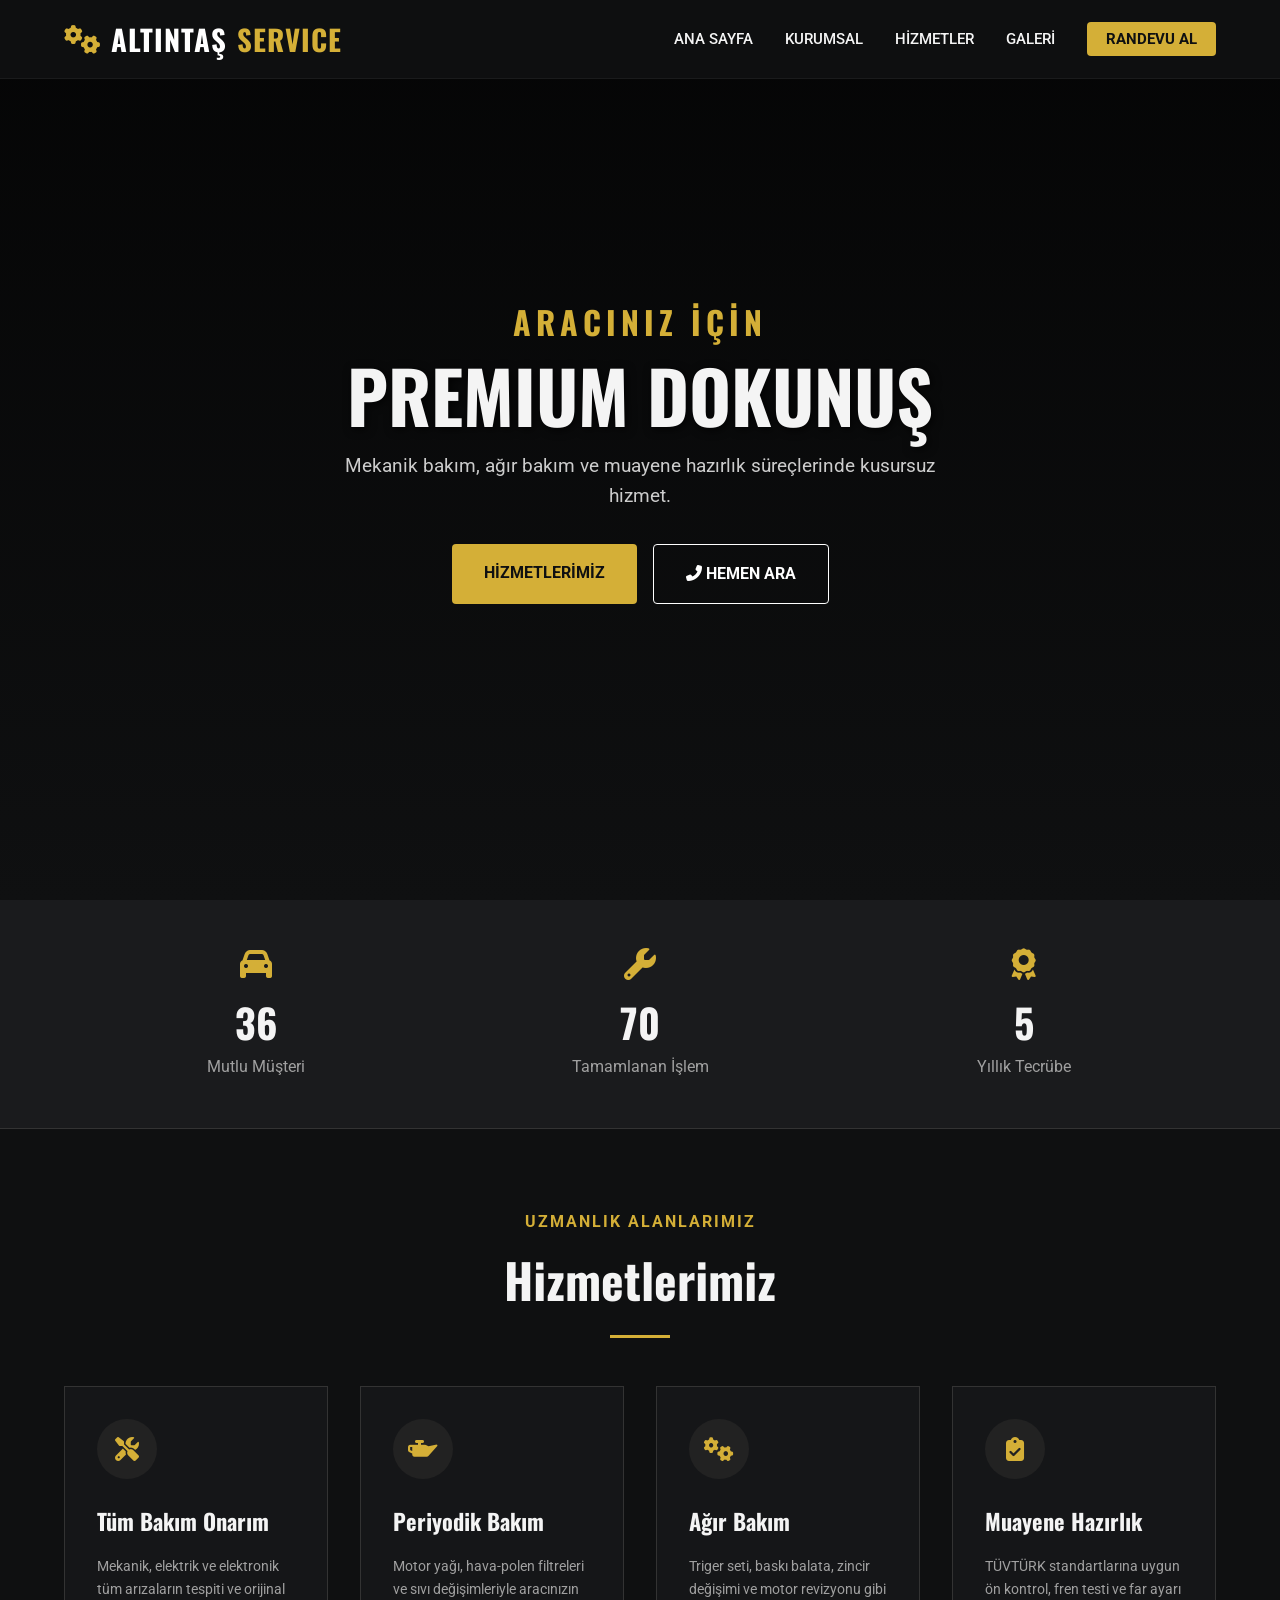
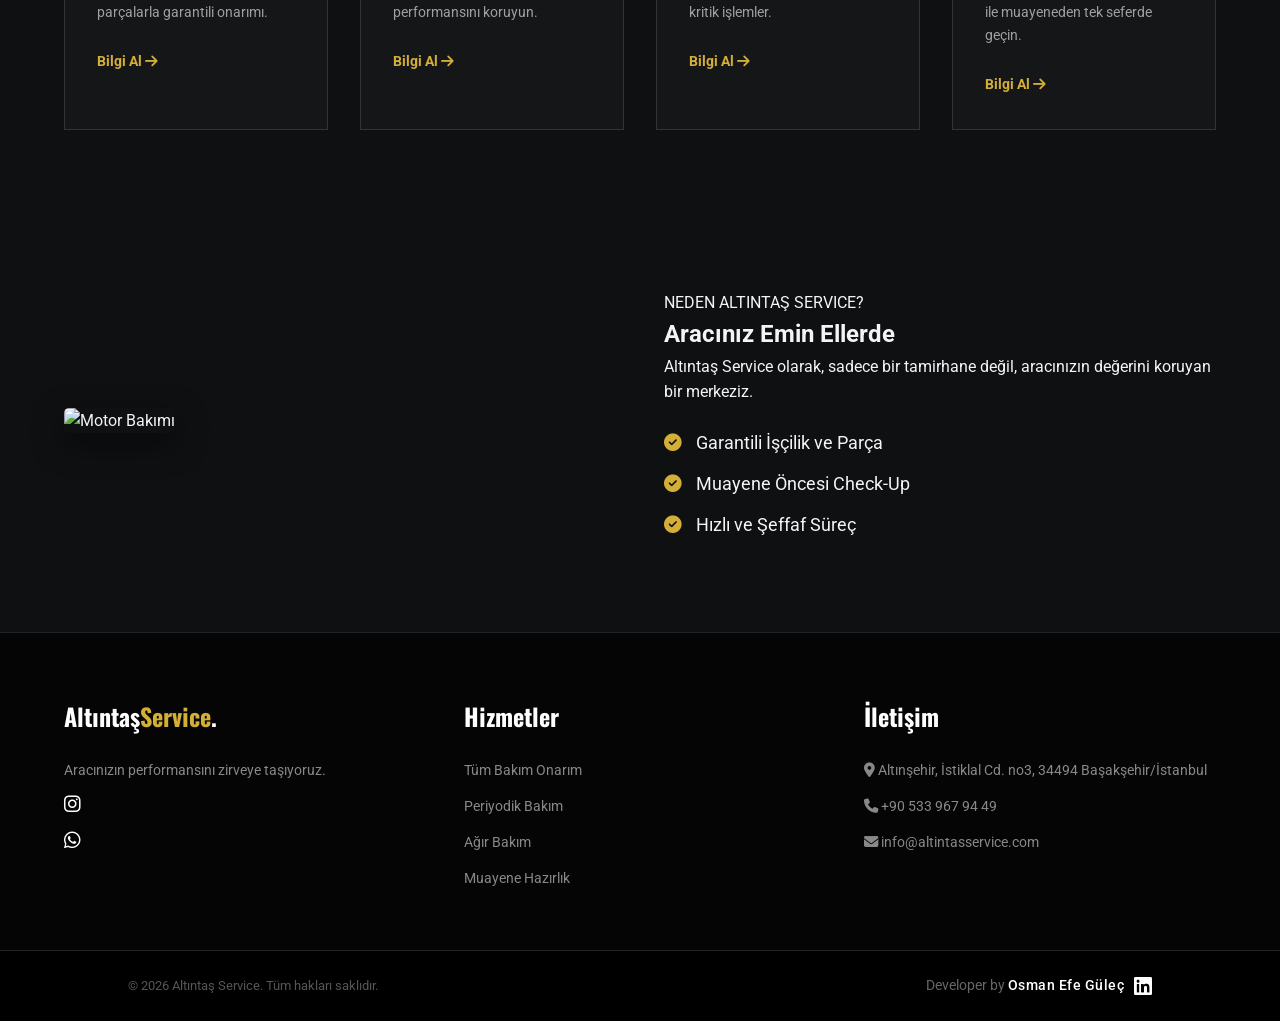
==== index.html @ 6cd67af7 "ilk yükleme" ====
<!DOCTYPE html>
<html lang="tr">
<head>
    <meta charset="UTF-8">
    <meta name="viewport" content="width=device-width, initial-scale=1.0">
    <title>Altıntaş Service | Premium Oto Bakım</title>
    <link rel="preconnect" href="https://fonts.googleapis.com">
    <link rel="preconnect" href="https://fonts.gstatic.com" crossorigin>
    <link href="https://fonts.googleapis.com/css2?family=Oswald:wght@300;500;700&family=Roboto:wght@300;400;700&display=swap" rel="stylesheet">
    <link rel="stylesheet" href="https://cdnjs.cloudflare.com/ajax/libs/font-awesome/6.4.0/css/all.min.css">
    
    <link rel="stylesheet" href="style.css">
</head>
<body>

    <nav class="navbar">
        <div class="container nav-container">
            <a href="#" class="logo">
                <i class="fas fa-cogs gold-icon"></i> ALTINTAŞ<span class="gold-text">SERVICE</span>
            </a>
            <ul class="nav-links">
                <li><a href="#home">Ana Sayfa</a></li>
                <li><a href="#about">Kurumsal</a></li>
                <li><a href="#services">Hizmetler</a></li>
                <li><a href="#gallery">Galeri</a></li>
                <li><a href="#contact" class="btn-appointment">Randevu Al</a></li>
            </ul>
            <div class="hamburger">
                <span class="bar"></span>
                <span class="bar"></span>
                <span class="bar"></span>
            </div>
        </div>
    </nav>

    <section id="home" class="hero">
        <div class="overlay"></div>
        <div class="hero-content">
            <h2 class="animate-up">Aracınız İçin</h2>
            <h1 class="animate-up delay-1">PREMIUM DOKUNUŞ</h1>
            <p class="animate-up delay-2">Mekanik bakım, ağır bakım ve muayene hazırlık süreçlerinde kusursuz hizmet.</p>
            <div class="hero-btns animate-up delay-3">
                <a href="#services" class="btn-gold">Hizmetlerimiz</a>
                <a href="tel:+90 533 967 94 49" class="btn-transparent"><i class="fas fa-phone-alt"></i> Hemen Ara</a>
            </div>
        </div>
    </section>

    <section class="stats">
        <div class="container stat-grid">
            <div class="stat-item">
                <i class="fas fa-car"></i>
                <h3 class="counter" data-target="100">0</h3>
                <p>Mutlu Müşteri</p>
            </div>
            <div class="stat-item">
                <i class="fas fa-wrench"></i>
                <h3 class="counter" data-target="350">0</h3>
                <p>Tamamlanan İşlem</p>
            </div>
            <div class="stat-item">
                <i class="fas fa-award"></i>
                <h3 class="counter" data-target="5">0</h3>
                <p>Yıllık Tecrübe</p>
            </div>
        </div>
    </section>

    <section id="services" class="section dark-section">
        <div class="container">
            <div class="section-header">
                <span class="sub-title">UZMANLIK ALANLARIMIZ</span>
                <h2>Hizmetlerimiz</h2>
                <div class="line"></div>
            </div>
            
            <div class="services-grid">
                <div class="service-card reveal">
                    <div class="icon-box">
                        <i class="fas fa-tools"></i>
                    </div>
                    <h3>Tüm Bakım Onarım</h3>
                    <p>Mekanik, elektrik ve elektronik tüm arızaların tespiti ve orijinal parçalarla garantili onarımı.</p>
                    <a href="#contact" class="read-more">Bilgi Al <i class="fas fa-arrow-right"></i></a>
                </div>

                <div class="service-card reveal delay-1">
                    <div class="icon-box">
                        <i class="fas fa-oil-can"></i>
                    </div>
                    <h3>Periyodik Bakım</h3>
                    <p>Motor yağı, hava-polen filtreleri ve sıvı değişimleriyle aracınızın performansını koruyun.</p>
                    <a href="#contact" class="read-more">Bilgi Al <i class="fas fa-arrow-right"></i></a>
                </div>

                <div class="service-card reveal delay-2">
                    <div class="icon-box">
                        <i class="fas fa-cogs"></i>
                    </div>
                    <h3>Ağır Bakım</h3>
                    <p>Triger seti, baskı balata, zincir değişimi ve motor revizyonu gibi kritik işlemler.</p>
                    <a href="#contact" class="read-more">Bilgi Al <i class="fas fa-arrow-right"></i></a>
                </div>

                <div class="service-card reveal">
                    <div class="icon-box">
                        <i class="fas fa-clipboard-check"></i>
                    </div>
                    <h3>Muayene Hazırlık</h3>
                    <p>TÜVTÜRK standartlarına uygun ön kontrol, fren testi ve far ayarı ile muayeneden tek seferde geçin.</p>
                    <a href="#contact" class="read-more">Bilgi Al <i class="fas fa-arrow-right"></i></a>
                </div>
            </div>
        </div>
    </section>

    <section id="about" class="section split-section">
        <div class="container split-container">
            <div class="split-image reveal">
                <img src="C:\Users\Lenovo\OneDrive\Desktop\AltıntaşServis\foto.jpeg" alt="Motor Bakımı">
            </div>
            <div class="split-content reveal">
                <span class="sub-title">NEDEN ALTINTAŞ SERVICE?</span>
                <h2>Aracınız Emin Ellerde</h2>
                <p>Altıntaş Service olarak, sadece bir tamirhane değil, aracınızın değerini koruyan bir merkeziz.</p>
                <ul class="features-list">
                    <li><i class="fas fa-check-circle"></i> Garantili İşçilik ve Parça</li>
                    <li><i class="fas fa-check-circle"></i> Muayene Öncesi Check-Up</li>
                    <li><i class="fas fa-check-circle"></i> Hızlı ve Şeffaf Süreç</li>
                </ul>
            </div>
        </div>
    </section>

    <footer id="contact">
        <div class="container footer-content">
            <div class="footer-col">
                <h3>Altıntaş<span class="gold-text">Service</span>.</h3>
                <p>Aracınızın performansını zirveye taşıyoruz.</p>
                <div class="socials">
                    <a href="https://www.instagram.com/altintasservice"><i class="fab fa-instagram"></i></a>
                    <a href="https://wa.me/905339679449"><i class="fab fa-whatsapp"></i></a>
                </div>
            </div>
            <div class="footer-col">
                <h3>Hizmetler</h3>
                <ul>
                    <li><a href="#services">Tüm Bakım Onarım</a></li>
                    <li><a href="#services">Periyodik Bakım</a></li>
                    <li><a href="#services">Ağır Bakım</a></li>
                    <li><a href="#services">Muayene Hazırlık</a></li>
                </ul>
            </div>
            <div class="footer-col">
                <h3>İletişim</h3>
                <p><i class="fas fa-map-marker-alt"></i> Altınşehir, İstiklal Cd. no3, 34494 Başakşehir/İstanbul</p>
                <p><i class="fas fa-phone"></i> +90 533 967 94 49</p>
                <p><i class="fas fa-envelope"></i> info@altintasservice.com</p>
            </div>
        </div>
            <div class="footer-bottom">
        <div class="copyright">
            <p>&copy; <span id="year"></span> Altıntaş Service. Tüm hakları saklıdır.</p>
        </div>
        <div class="developer-signature">
            <p>Developer by <span class="dev-name">Osman Efe Güleç</span></p>
            <a href="https://www.linkedin.com/in/osman-efe-gulec/" target="_blank" class="linkedin-icon">
                <i class="fab fa-linkedin"></i>
            </a>
        </div>
    </div>
    
    <script src="script.js"></script>
</body>
</html>
---- style.css ----
/* --- Değişkenler --- */
:root {
    --gold: #d4af37;
    --gold-hover: #b59226;
    --dark: #0f1011; /* Carbon black */
    --dark-secondary: #1a1b1d;
    --text-light: #f4f4f4;
    --text-grey: #a0a0a0;
    --font-heading: 'Oswald', sans-serif;
    --font-body: 'Roboto', sans-serif;
}

* { margin: 0; padding: 0; box-sizing: border-box; }

body {
    font-family: var(--font-body);
    background-color: var(--dark);
    color: var(--text-light);
    line-height: 1.6;
    overflow-x: hidden;
}

a { text-decoration: none; color: inherit; transition: 0.3s; }
ul { list-style: none; }

/* --- Navbar --- */
.navbar {
    position: fixed;
    top: 0; width: 100%;
    padding: 1rem 0;
    z-index: 1000;
    background: rgba(15, 16, 17, 0.95);
    border-bottom: 1px solid rgba(255,255,255,0.05);
    transition: 0.4s;
}

.nav-container {
    display: flex; justify-content: space-between; align-items: center;
    width: 90%; max-width: 1200px; margin: 0 auto;
}

.logo {
    font-family: var(--font-heading);
    font-size: 1.8rem;
    font-weight: 700;
    letter-spacing: 1px;
    color: #fff;
    display: flex; align-items: center; gap: 10px;
}

.gold-text { color: var(--gold); }
.gold-icon { color: var(--gold); }

.nav-links { display: flex; gap: 2rem; align-items: center; }

.nav-links a {
    font-weight: 500;
    font-size: 0.95rem;
    text-transform: uppercase;
}

.nav-links a:hover { color: var(--gold); }

/* Randevu Butonu (Nav içi) */
.btn-appointment {
    background: var(--gold);
    color: var(--dark) !important;
    padding: 0.5rem 1.2rem;
    border-radius: 4px;
    font-weight: 700 !important;
}

.btn-appointment:hover { background: var(--gold-hover); }

/* Hamburger Menu */
.hamburger { display: none; cursor: pointer; }
.bar { display: block; width: 25px; height: 3px; margin: 5px auto; background-color: #fff; transition: 0.3s; }

/* --- Hero Section --- */
.hero {
    height: 100vh;
    background: url('https://images.unsplash.com/photo-1492144534655-ae79c964c9d7?auto=format&fit=crop&w=1920&q=80') center/cover no-repeat fixed;
    position: relative;
    display: flex;
    align-items: center;
    justify-content: center;
    text-align: center;
}

.overlay {
    position: absolute; top: 0; left: 0;
    width: 100%; height: 100%;
    background: linear-gradient(to bottom, rgba(0,0,0,0.7), rgba(15,16,17,1));
}

.hero-content { position: relative; z-index: 2; padding: 0 1rem; }

.hero h2 {
    font-family: var(--font-heading);
    font-size: 2rem;
    color: var(--gold);
    letter-spacing: 5px;
    text-transform: uppercase;
    margin-bottom: 0.5rem;
}

.hero h1 {
    font-family: var(--font-heading);
    font-size: 4.5rem;
    line-height: 1.1;
    margin-bottom: 1rem;
    text-shadow: 2px 2px 10px rgba(0,0,0,0.8);
}

.hero p {
    font-size: 1.2rem;
    color: #ccc;
    max-width: 600px;
    margin: 0 auto 2rem auto;
}

.hero-btns { display: flex; gap: 1rem; justify-content: center; }

.btn-gold {
    background: var(--gold);
    color: var(--dark);
    padding: 1rem 2rem;
    font-weight: 700;
    text-transform: uppercase;
    border-radius: 4px;
}

.btn-transparent {
    border: 1px solid #fff;
    color: #fff;
    padding: 1rem 2rem;
    font-weight: 700;
    text-transform: uppercase;
    border-radius: 4px;
}

.btn-transparent:hover { background: #fff; color: var(--dark); }

/* --- Stats Section --- */
.stats {
    background: var(--dark-secondary);
    padding: 3rem 0;
    border-bottom: 1px solid #333;
}

.stat-grid {
    display: grid;
    grid-template-columns: repeat(3, 1fr);
    text-align: center;
}

.stat-item i { font-size: 2rem; color: var(--gold); margin-bottom: 10px; }
.stat-item h3 { font-size: 2.5rem; font-family: var(--font-heading); }
.stat-item p { color: var(--text-grey); }

/* --- Services --- */
.section { padding: 5rem 0; }
.container { width: 90%; max-width: 1200px; margin: 0 auto; }

.section-header { text-align: center; margin-bottom: 3rem; }
.section-header .sub-title { color: var(--gold); font-weight: 700; letter-spacing: 2px; }
.section-header h2 { font-family: var(--font-heading); font-size: 3rem; margin-top: 0.5rem; }
.line { width: 60px; height: 3px; background: var(--gold); margin: 1rem auto; }

.services-grid {
    display: grid;
    grid-template-columns: repeat(auto-fit, minmax(250px, 1fr));
    gap: 2rem;
}

.service-card {
    background: #151618;
    padding: 2rem;
    border: 1px solid #333;
    transition: 0.3s;
    position: relative;
    overflow: hidden;
}

.service-card:hover {
    border-color: var(--gold);
    transform: translateY(-5px);
}

.service-card:hover .icon-box { background: var(--gold); color: var(--dark); }

.icon-box {
    width: 60px; height: 60px;
    background: #222;
    color: var(--gold);
    display: flex; align-items: center; justify-content: center;
    border-radius: 50%;
    font-size: 1.5rem;
    margin-bottom: 1.5rem;
    transition: 0.3s;
}

.service-card h3 { font-family: var(--font-heading); margin-bottom: 1rem; font-size: 1.4rem; }
.service-card p { color: var(--text-grey); font-size: 0.9rem; margin-bottom: 1.5rem; }
.read-more { color: var(--gold); font-size: 0.9rem; font-weight: 700; }

/* --- Split Section (About) --- */
.split-container { display: flex; gap: 3rem; align-items: center; }
.split-image { flex: 1; }
.split-image img { width: 100%; border-radius: 5px; box-shadow: 0 10px 30px rgba(0,0,0,0.5); }
.split-content { flex: 1; }

.features-list { margin-top: 1.5rem; }
.features-list li { margin-bottom: 0.8rem; font-size: 1.1rem; }
.features-list i { color: var(--gold); margin-right: 10px; }

/* --- Footer --- */
footer { background: #050505; color: #fff; padding-top: 4rem; border-top: 1px solid #222; }
.footer-content {
    display: grid;
    grid-template-columns: repeat(auto-fit, minmax(250px, 1fr));
    gap: 3rem;
    padding-bottom: 3rem;
}
.footer-col h3 { font-family: var(--font-heading); margin-bottom: 1.5rem; font-size: 1.5rem; }
.footer-col p, .footer-col a { color: #888; font-size: 0.9rem; margin-bottom: 0.8rem; display: block; }
.footer-col a:hover { color: var(--gold); }
.socials i { font-size: 1.2rem; margin-right: 15px; color: #fff; transition: 0.3s; }
.socials i:hover { color: var(--gold); }
.footer-bottom { background: #000; text-align: center; padding: 1.5rem; color: #555; font-size: 0.8rem; }

/* --- Responsive (Mobil) --- */
@media (max-width: 768px) {
    .hamburger { display: block; }

    .nav-links {
        position: fixed;
        right: -100%; top: 70px;
        flex-direction: column;
        background: #111;
        width: 80%; height: 100vh;
        padding-top: 2rem;
        transition: 0.3s;
        border-left: 1px solid #333;
    }

    .nav-links.active { right: 0; }

    .hero h1 { font-size: 2.8rem; }
    .hero h2 { font-size: 1.2rem; }
    
    .split-container { flex-direction: column; }
    .hero-btns { flex-direction: column; }
    .stat-grid { grid-template-columns: 1fr; gap: 2rem; }
}

/* --- Animasyon Sınıfları --- */
.animate-up { opacity: 0; transform: translateY(30px); animation: fadeInUp 0.8s forwards; }
.delay-1 { animation-delay: 0.2s; }
.delay-2 { animation-delay: 0.4s; }
.delay-3 { animation-delay: 0.6s; }

@keyframes fadeInUp { to { opacity: 1; transform: translateY(0); } }

.reveal { opacity: 0; transform: translateY(50px); transition: 1s all ease; }
.reveal.active { opacity: 1; transform: translateY(0); }
/* --- Footer Developer İmzası --- */
.footer-bottom {
    display: flex;
    flex-direction: column;
    align-items: center;
    gap: 10px;
    padding: 1.5rem;
    background: #000;
    border-top: 1px solid #222;
}

.developer-signature {
    display: flex;
    align-items: center;
    gap: 10px;
    font-family: var(--font-body);
    font-size: 0.85rem;
    color: #666;
}

.dev-name {
    color: #fff; /* İsim beyaz olsun, öne çıksın */
    font-weight: 500;
    letter-spacing: 0.5px;
}

.linkedin-icon {
    display: flex;
    align-items: center;
    justify-content: center;
    font-size: 1.3rem;
    color: #fff; /* Başlangıçta beyaz */
    transition: all 0.3s ease;
}

.linkedin-icon:hover {
    color: var(--gold); /* Üzerine gelince Altın rengi olsun */
    transform: scale(1.1); /* Hafif büyüme efekti */
}

/* Mobil uyumluluk için footer düzeni */
@media (min-width: 768px) {
    .footer-bottom {
        flex-direction: row;
        justify-content: space-between; /* Masaüstünde sağa ve sola yasla */
        padding: 1.5rem 10%; /* Kenarlardan boşluk */
    }
}
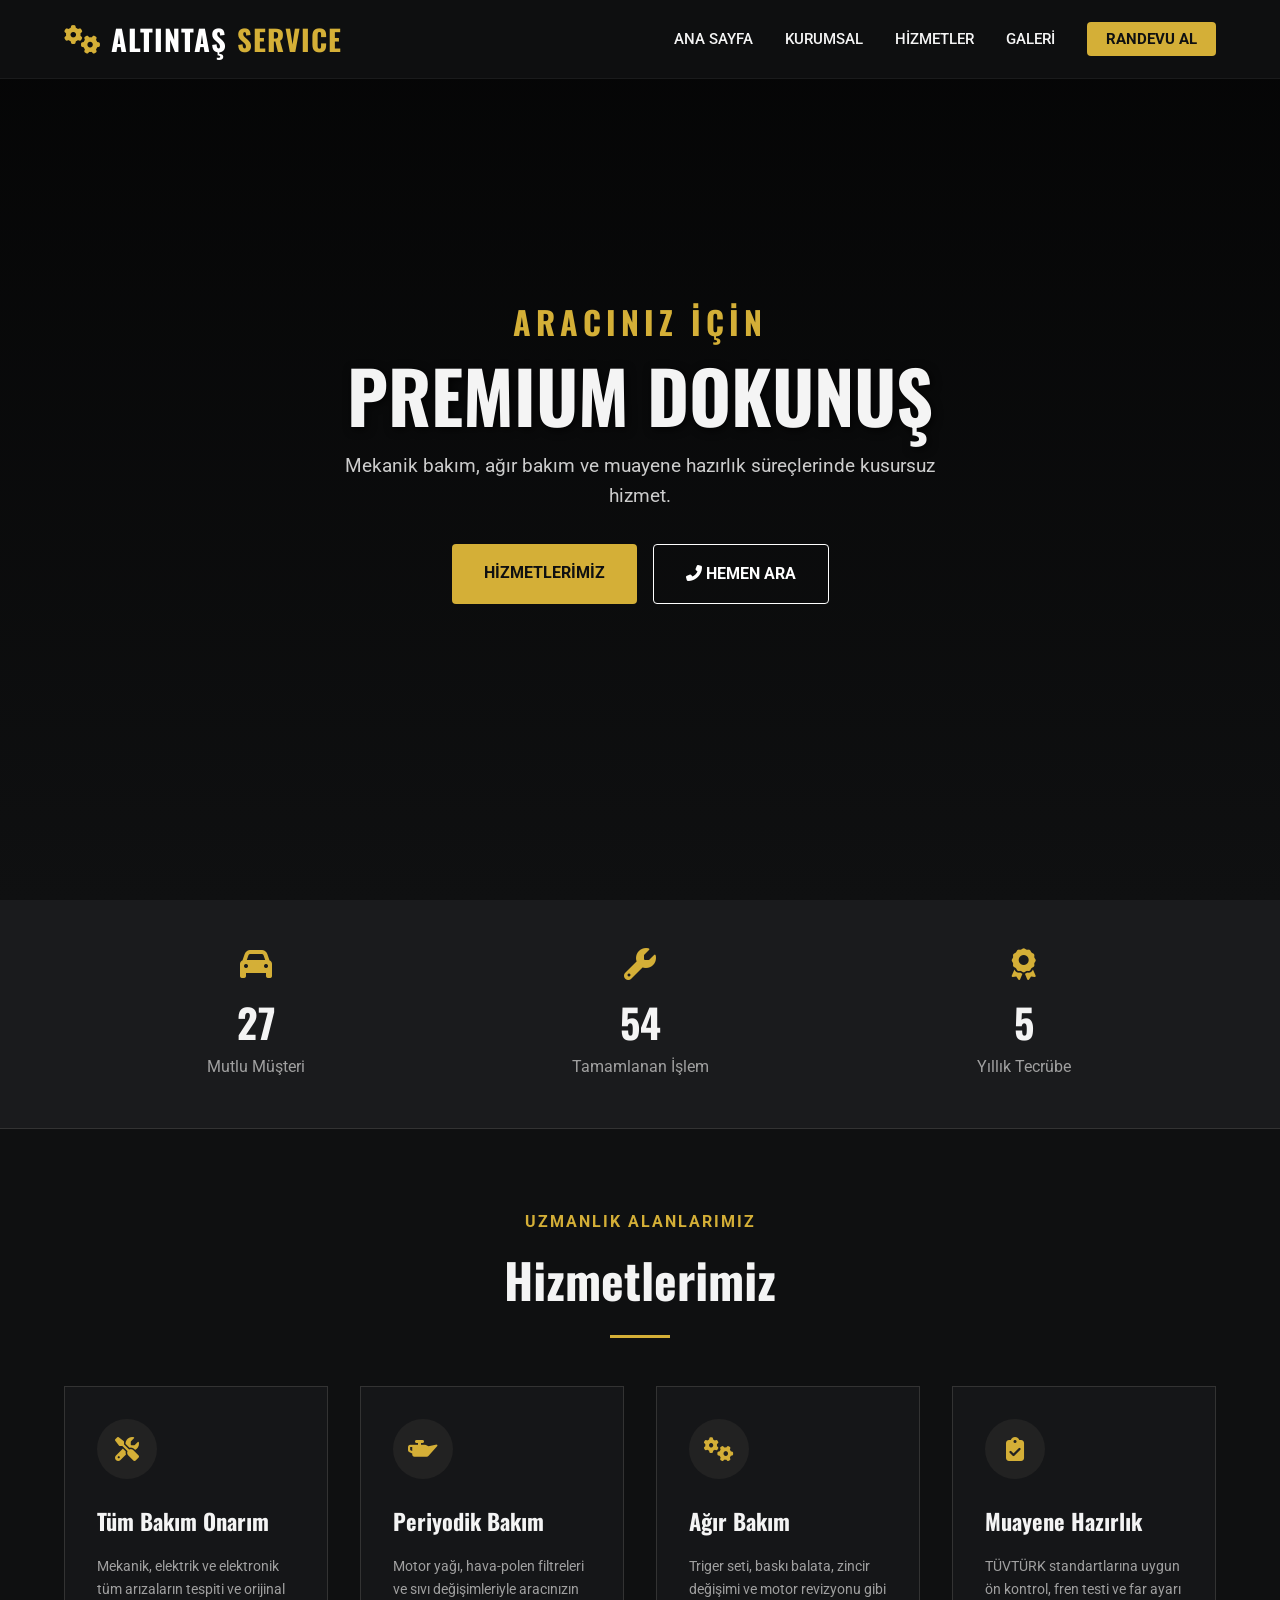
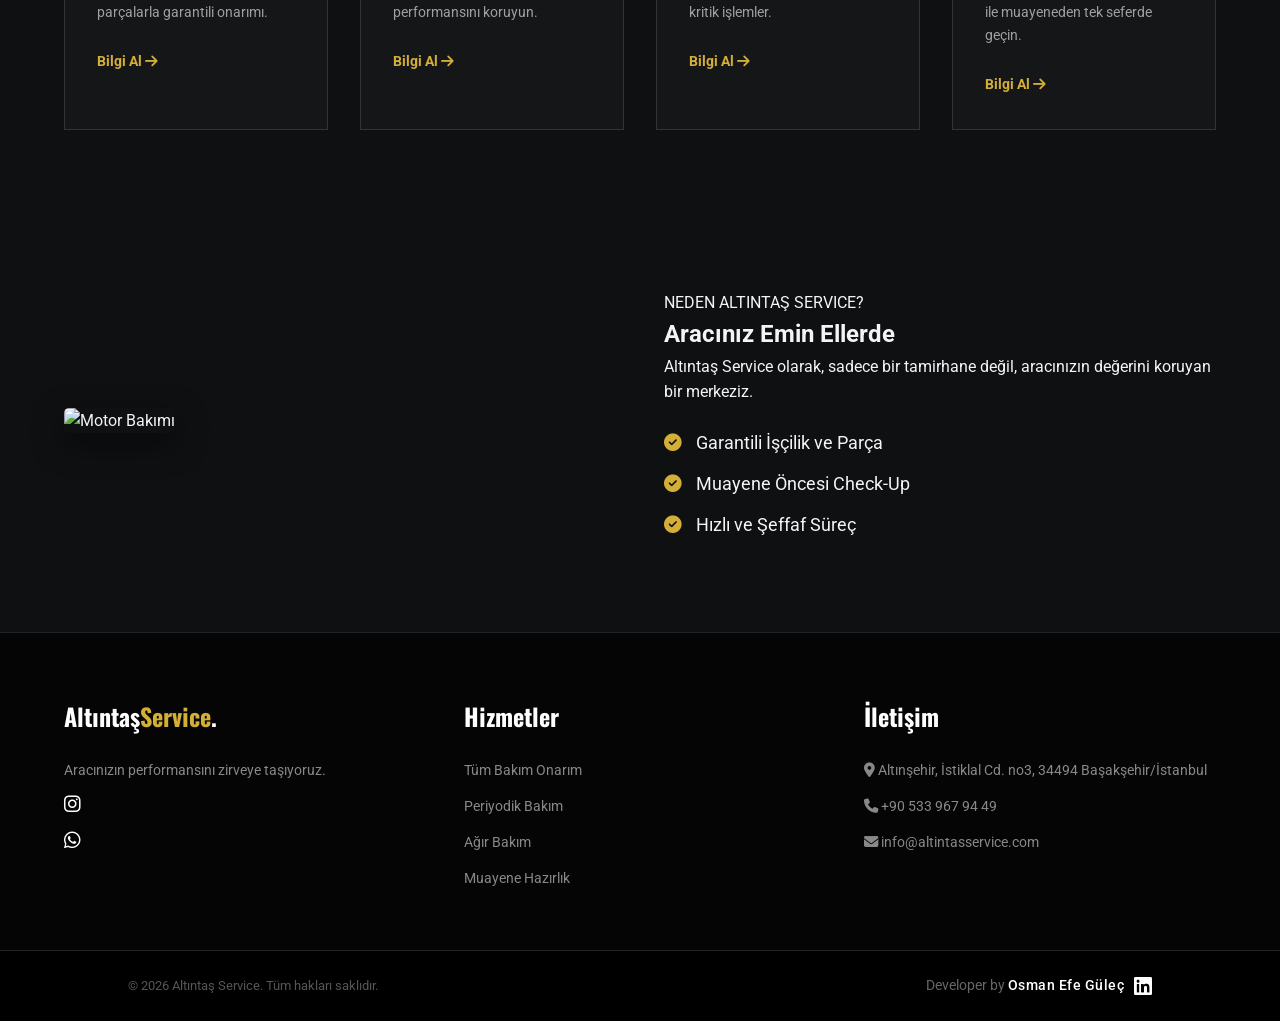
==== commit 4b46f648: "site.xml kodu eklendi" ====
--- a/index.html
+++ b/index.html
@@ -3,6 +3,7 @@
 <head>
     <meta charset="UTF-8">
     <meta name="viewport" content="width=device-width, initial-scale=1.0">
+    <meta name="google-site-verification" content="googlec42c488a988f922e.html">
     <title>Altıntaş Service | Premium Oto Bakım</title>
     <link rel="preconnect" href="https://fonts.googleapis.com">
     <link rel="preconnect" href="https://fonts.gstatic.com" crossorigin>
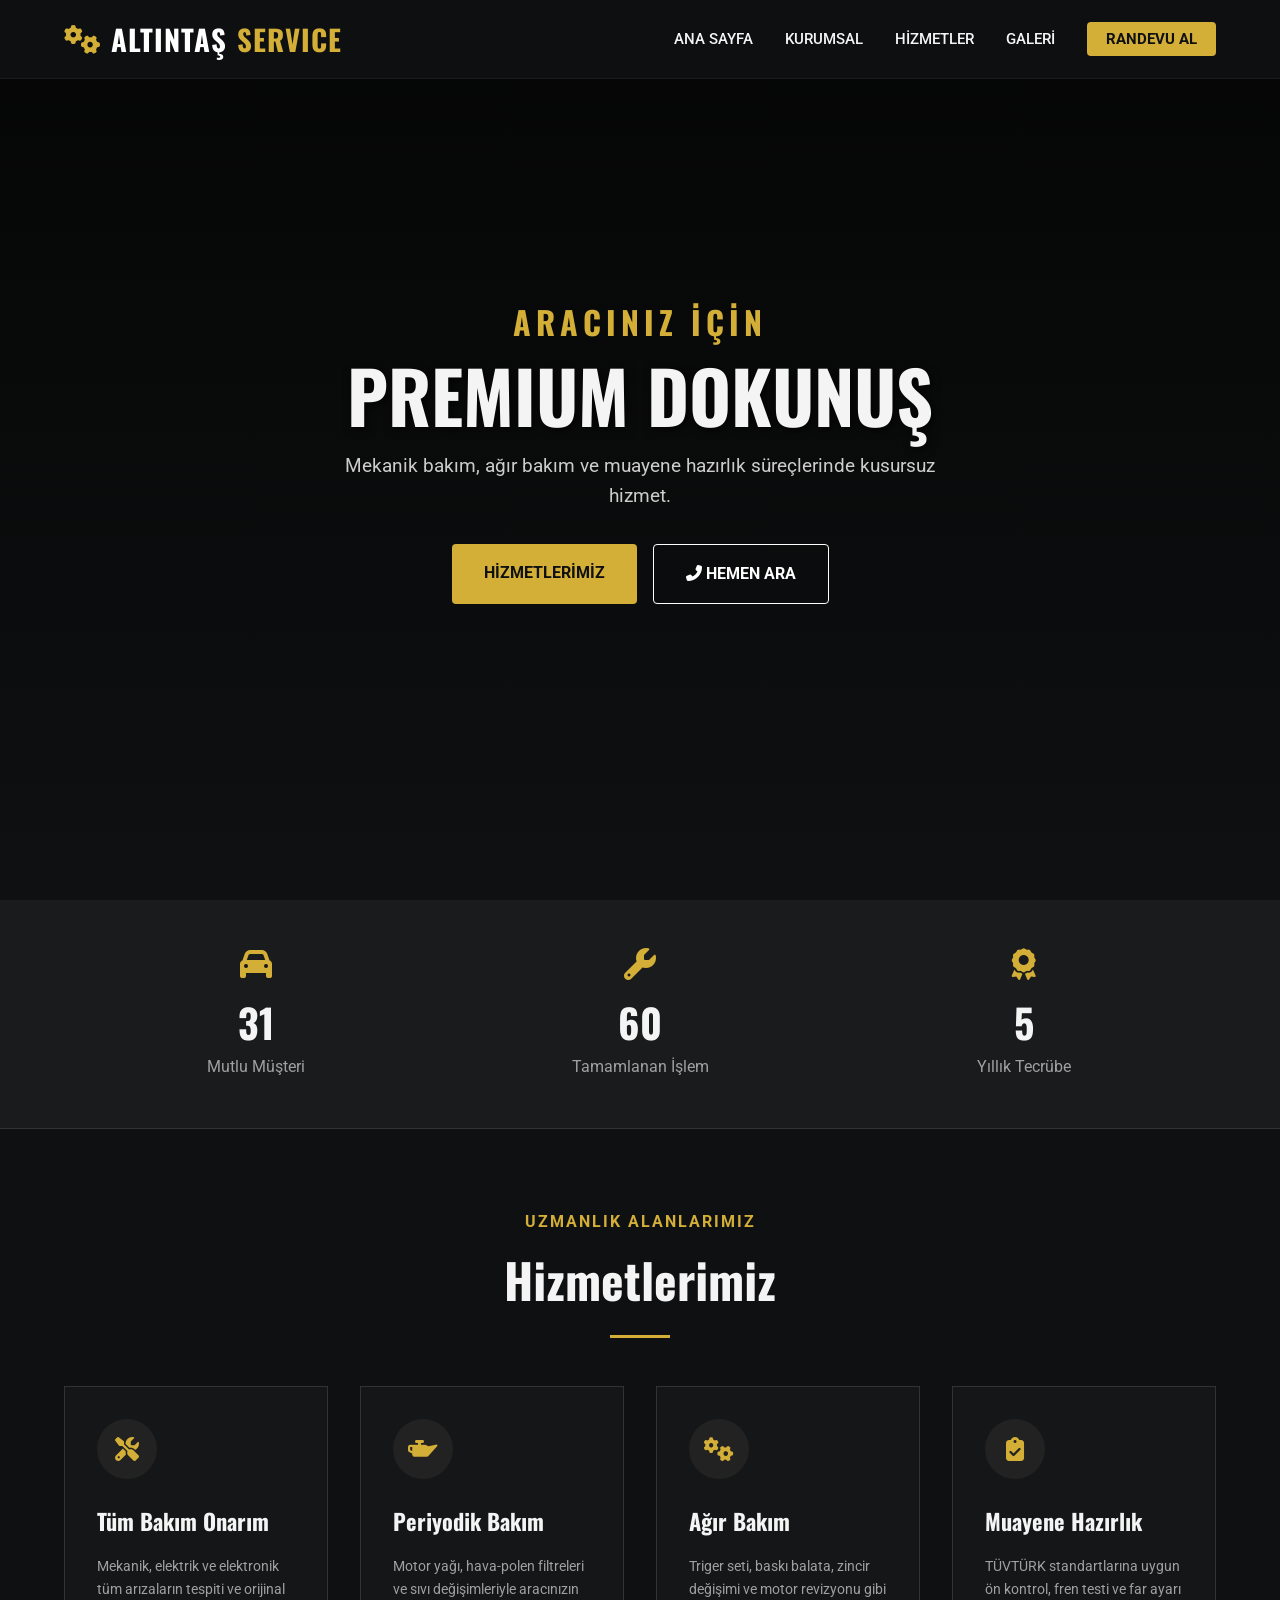
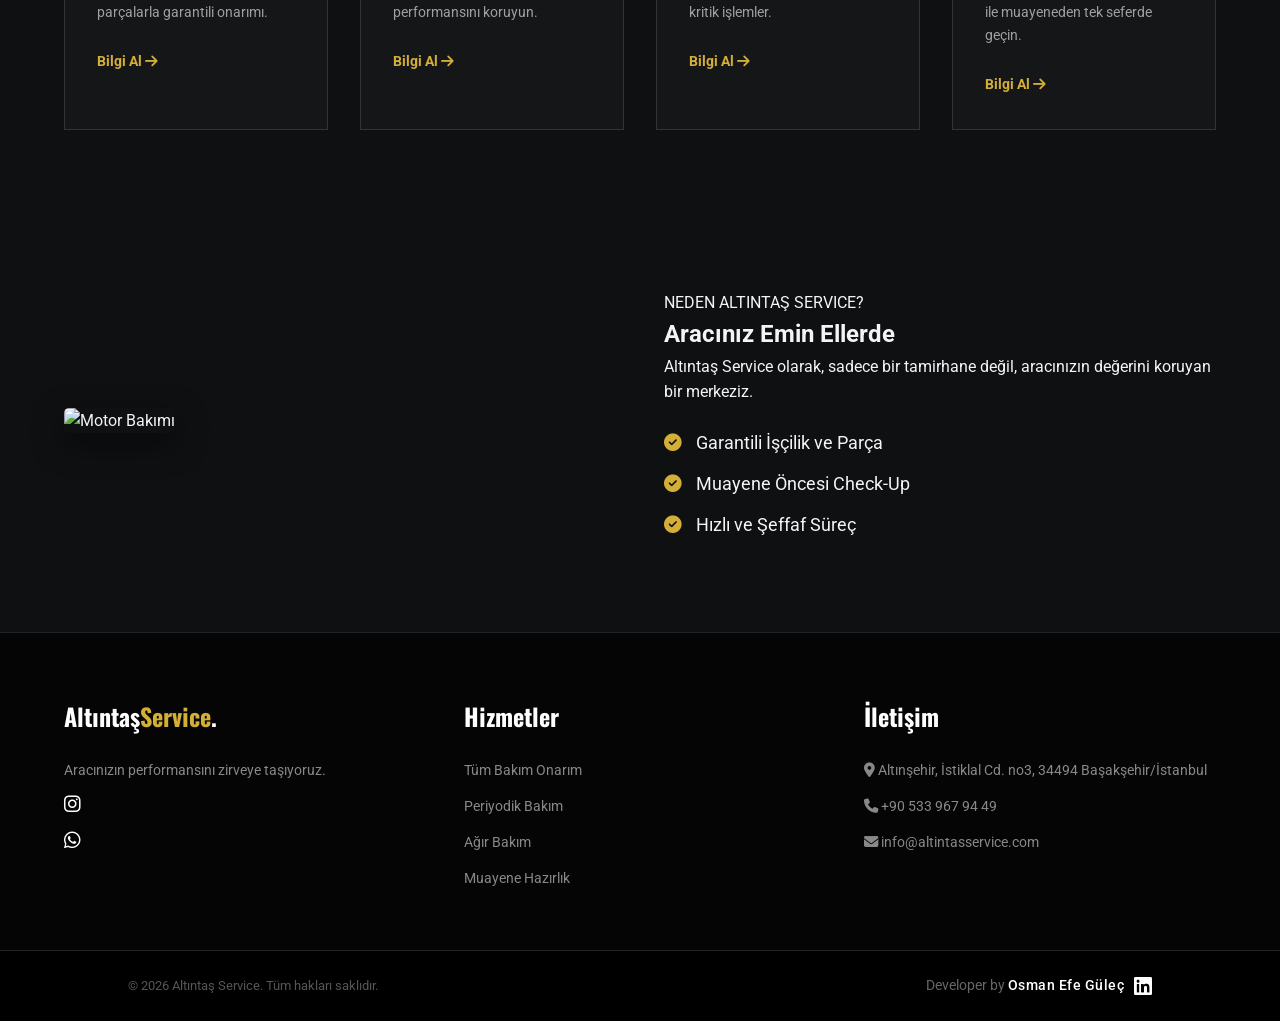
==== commit 4bb97a4d: "google dogrulama etiketi eklendi" ====
--- a/index.html
+++ b/index.html
@@ -3,7 +3,7 @@
 <head>
     <meta charset="UTF-8">
     <meta name="viewport" content="width=device-width, initial-scale=1.0">
-    <meta name="google-site-verification" content="googlec42c488a988f922e.html">
+    <meta name="google-site-verification" content="iK4ZdCNpUbgRiX2cq0k-nYbkdba07A-B-Mx_IvpyADs" /> 
     <title>Altıntaş Service | Premium Oto Bakım</title>
     <link rel="preconnect" href="https://fonts.googleapis.com">
     <link rel="preconnect" href="https://fonts.gstatic.com" crossorigin>
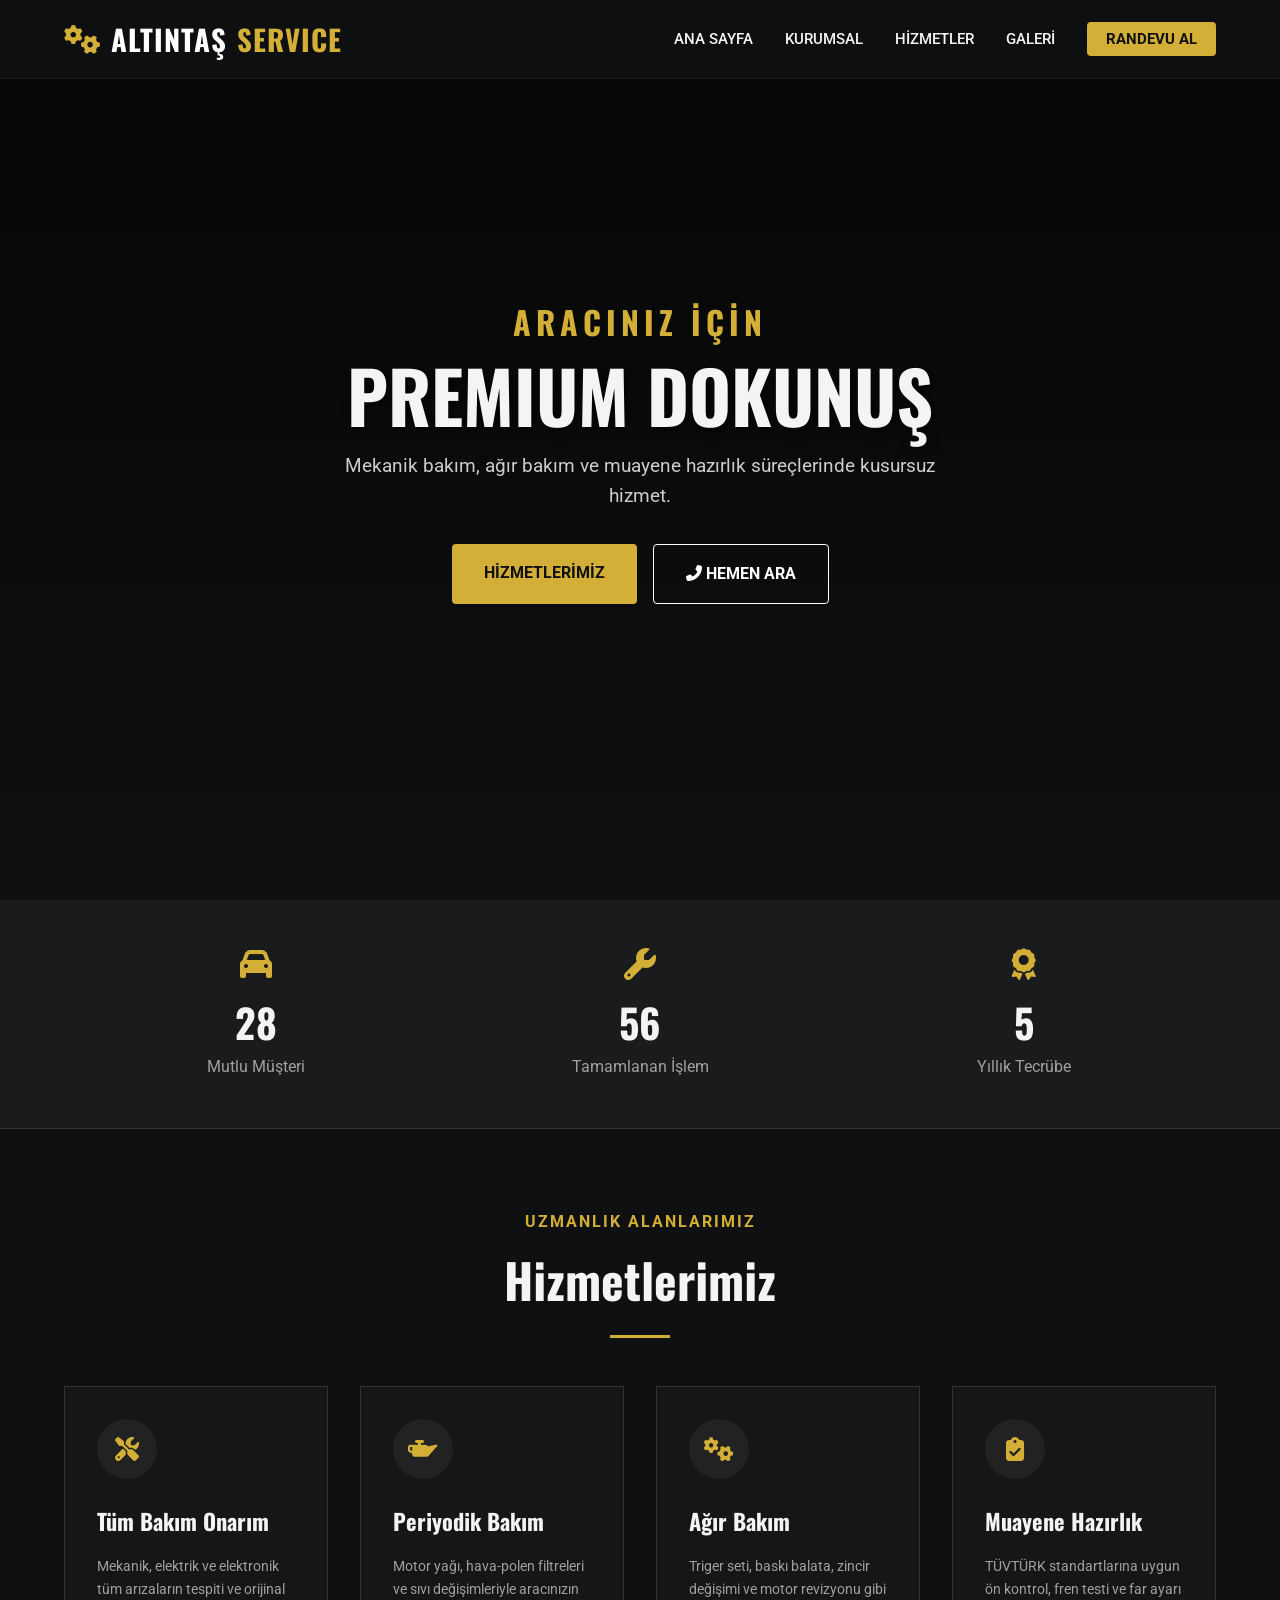
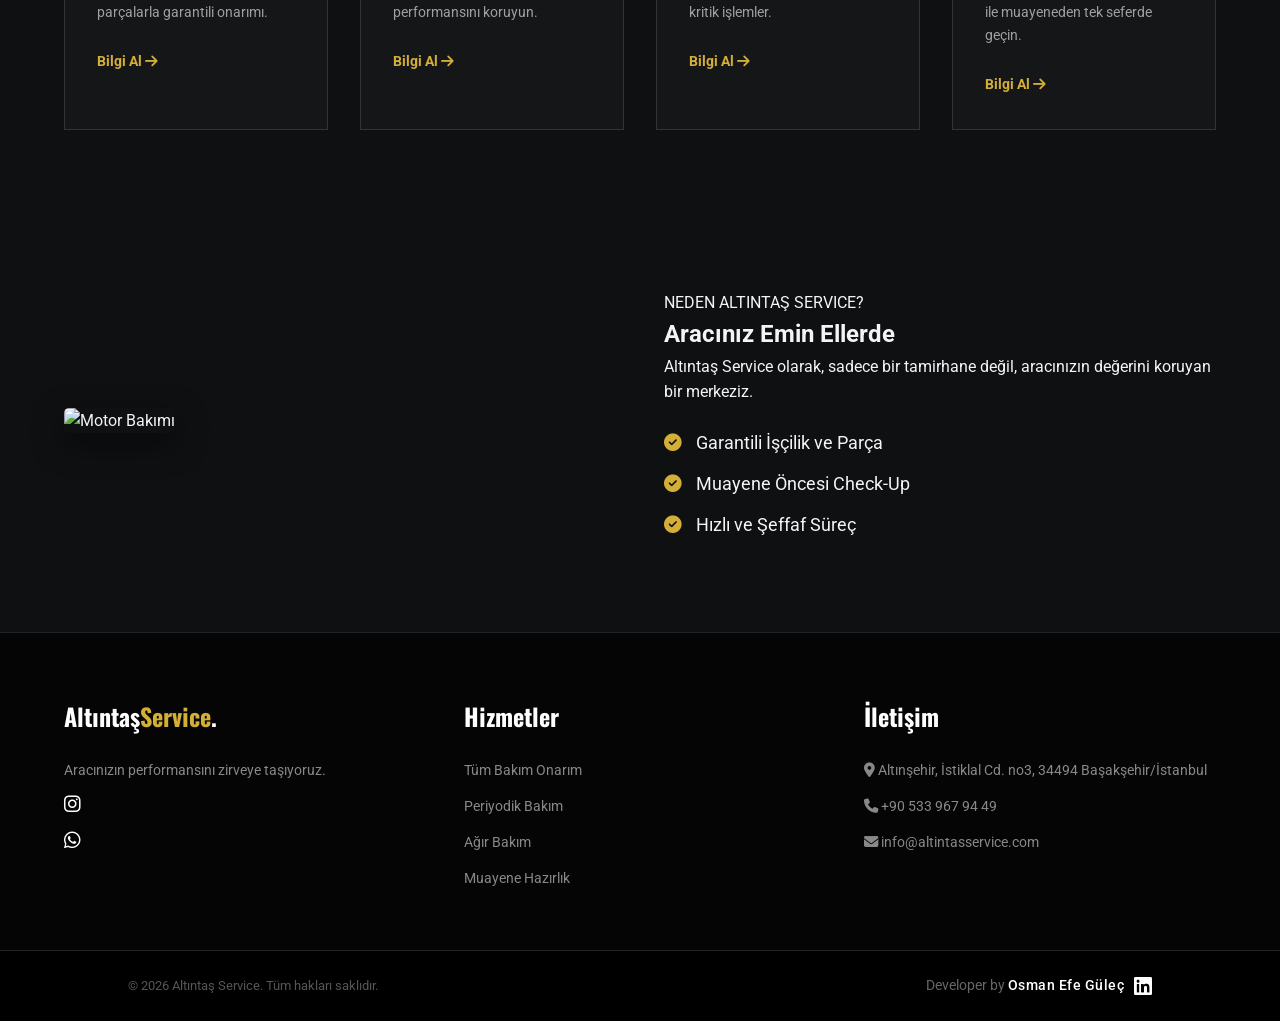
==== commit 03217833: "linkedln link güncellemesi" ====
--- a/index.html
+++ b/index.html
@@ -165,7 +165,7 @@
         </div>
         <div class="developer-signature">
             <p>Developer by <span class="dev-name">Osman Efe Güleç</span></p>
-            <a href="https://www.linkedin.com/in/osman-efe-gulec/" target="_blank" class="linkedin-icon">
+            <a href="www.linkedin.com/in/osmanefe60" target="_blank" class="linkedin-icon">
                 <i class="fab fa-linkedin"></i>
             </a>
         </div>
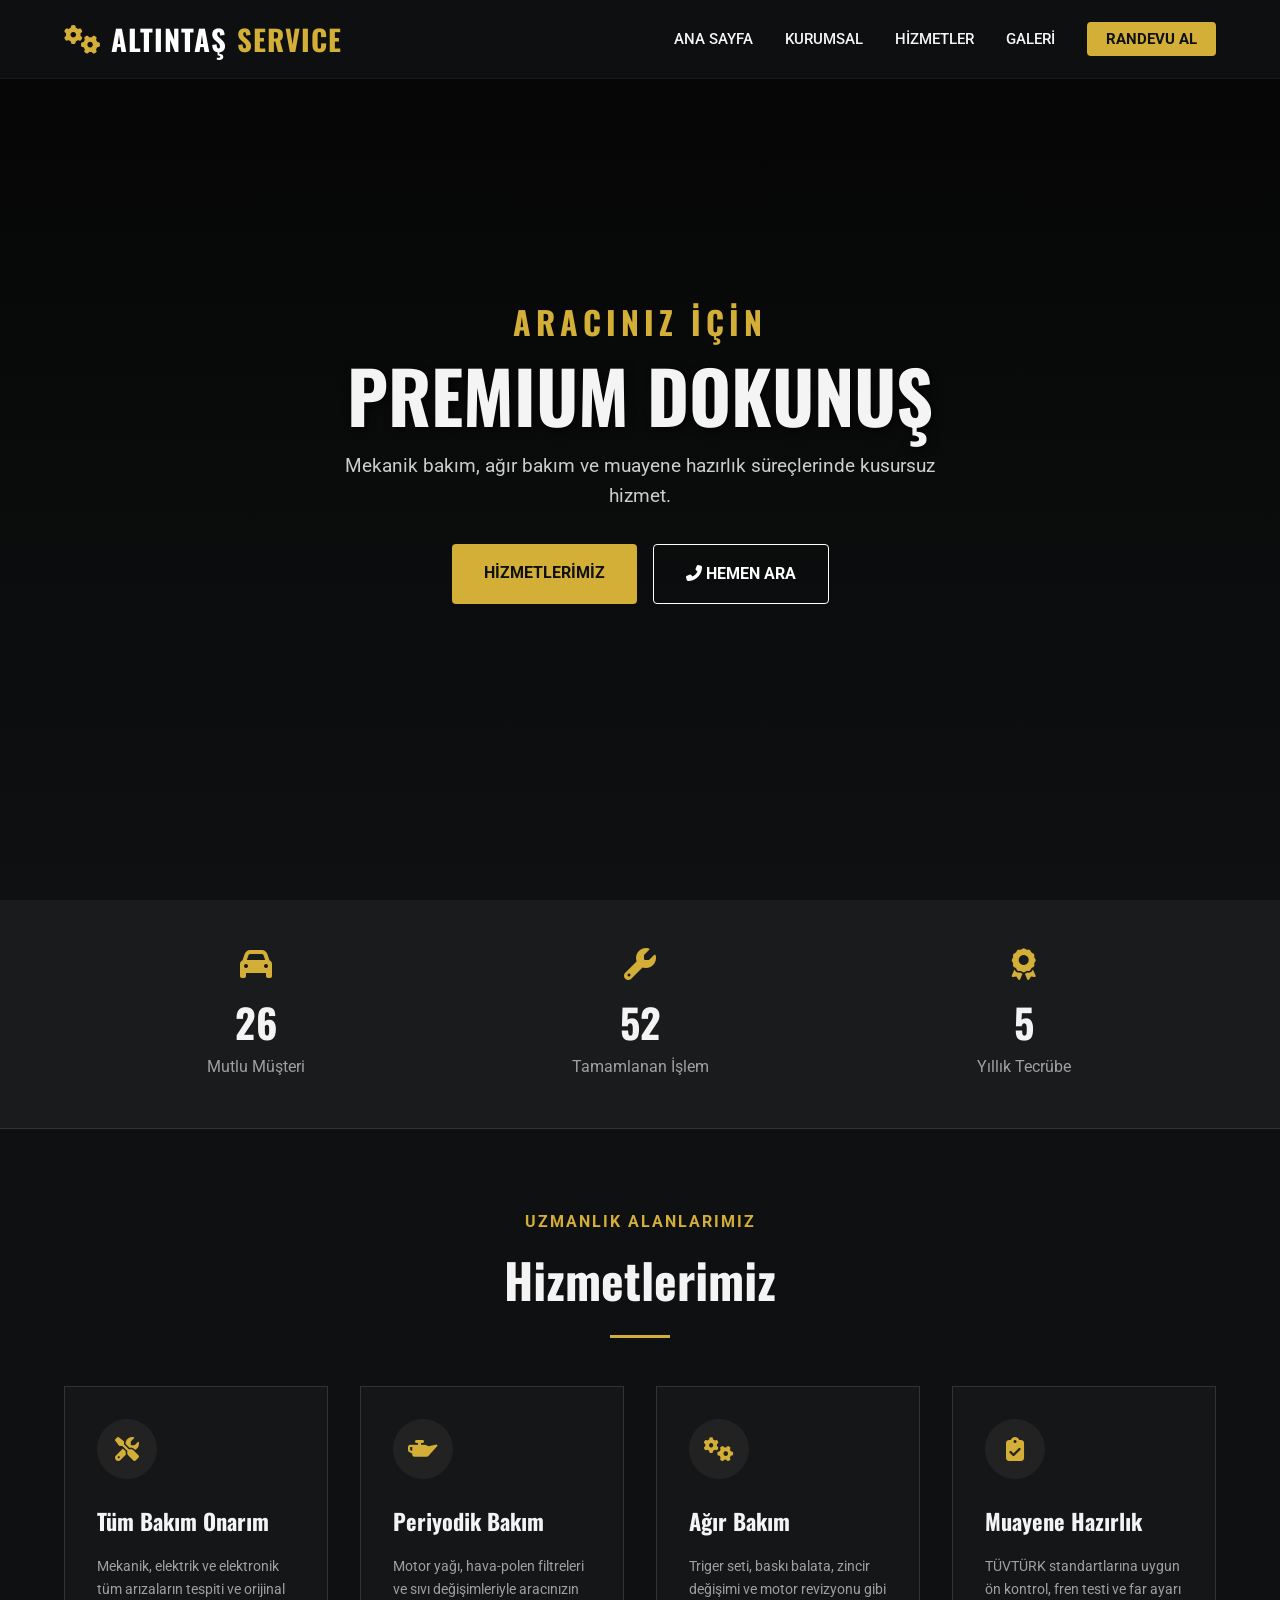
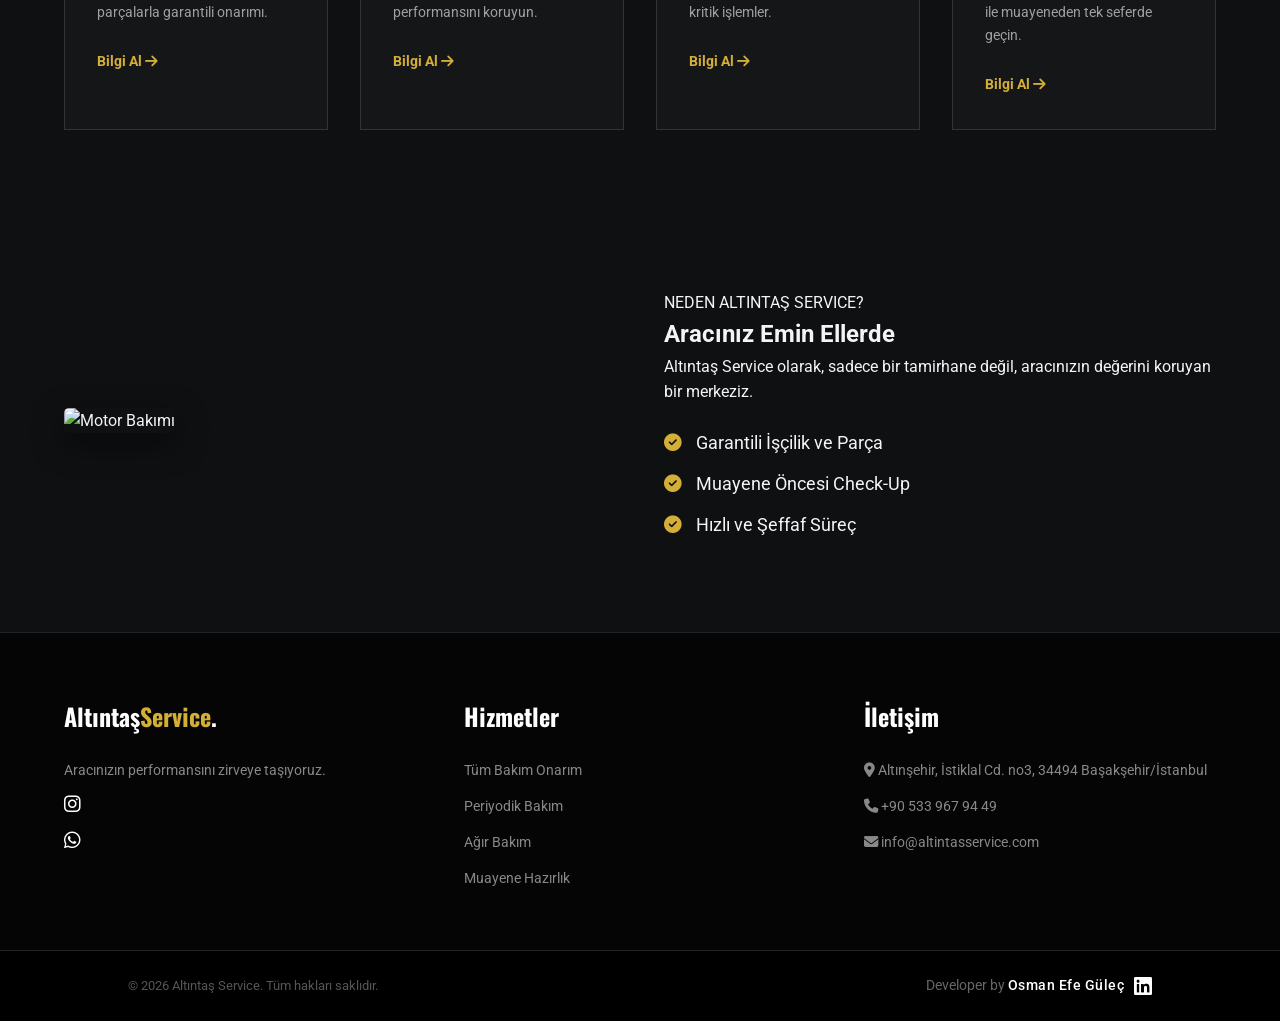
==== commit 87f114df: "linkedln link güncellemesi" ====
--- a/index.html
+++ b/index.html
@@ -165,7 +165,7 @@
         </div>
         <div class="developer-signature">
             <p>Developer by <span class="dev-name">Osman Efe Güleç</span></p>
-            <a href="www.linkedin.com/in/osmanefe60" target="_blank" class="linkedin-icon">
+            <a href="https://www.linkedin.com/in/osmanefe60" target="_blank" class="linkedin-icon">
                 <i class="fab fa-linkedin"></i>
             </a>
         </div>
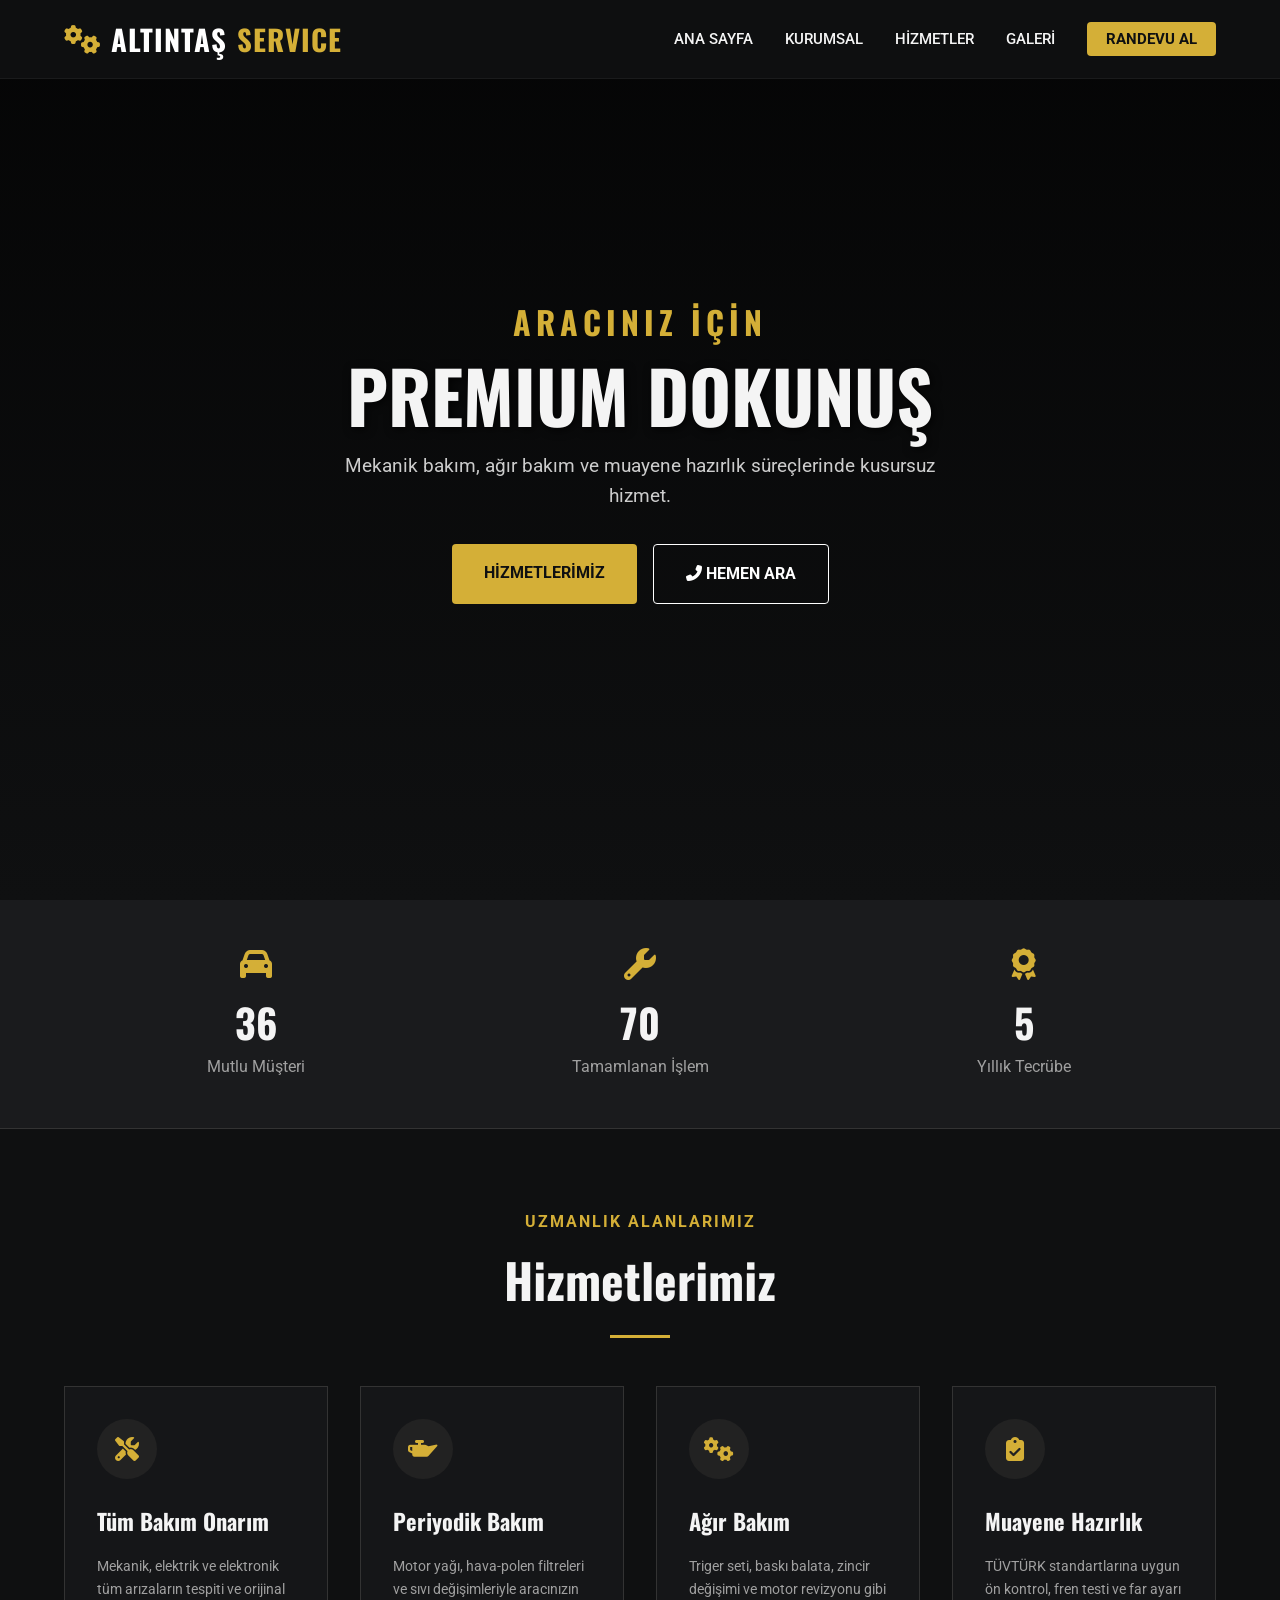
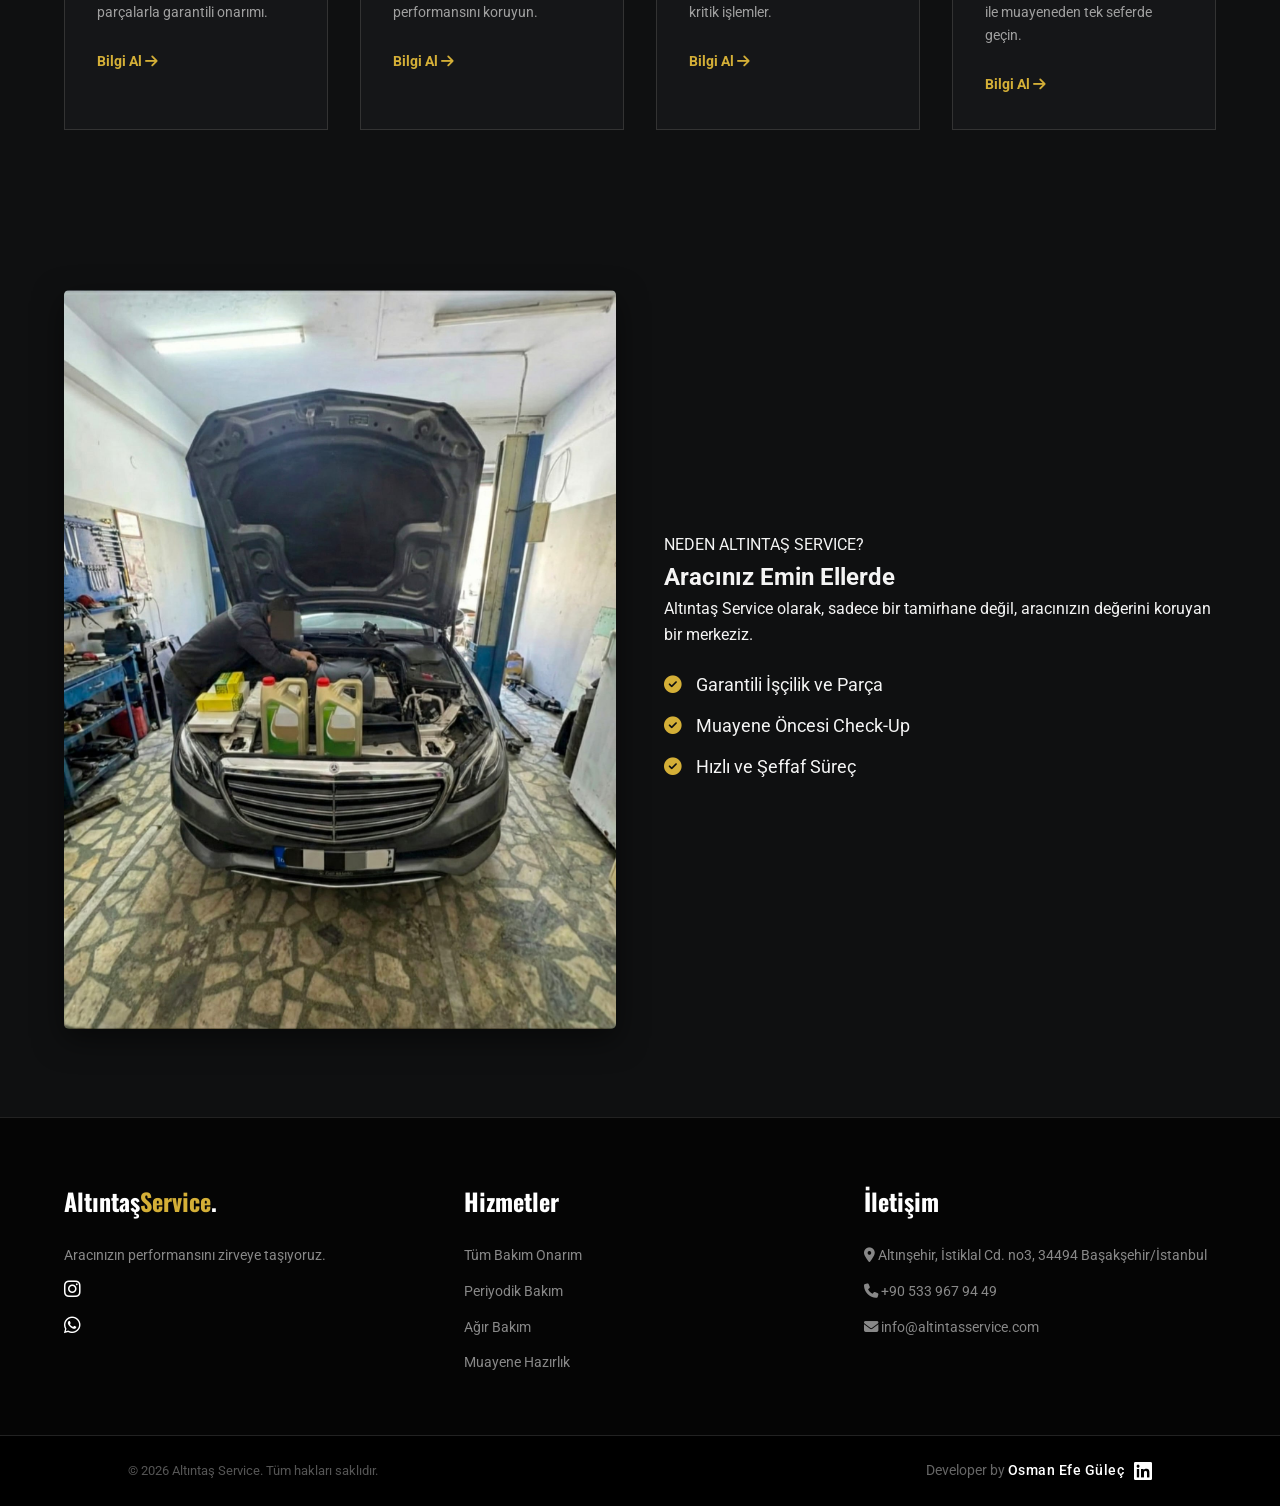
==== commit c827084d: "fotograf ayarı" ====
--- a/index.html
+++ b/index.html
@@ -118,7 +118,7 @@
     <section id="about" class="section split-section">
         <div class="container split-container">
             <div class="split-image reveal">
-                <img src="C:\Users\Lenovo\OneDrive\Desktop\AltıntaşServis\foto.jpeg" alt="Motor Bakımı">
+                <img src="foto.jpeg" alt="Motor Bakımı">
             </div>
             <div class="split-content reveal">
                 <span class="sub-title">NEDEN ALTINTAŞ SERVICE?</span>
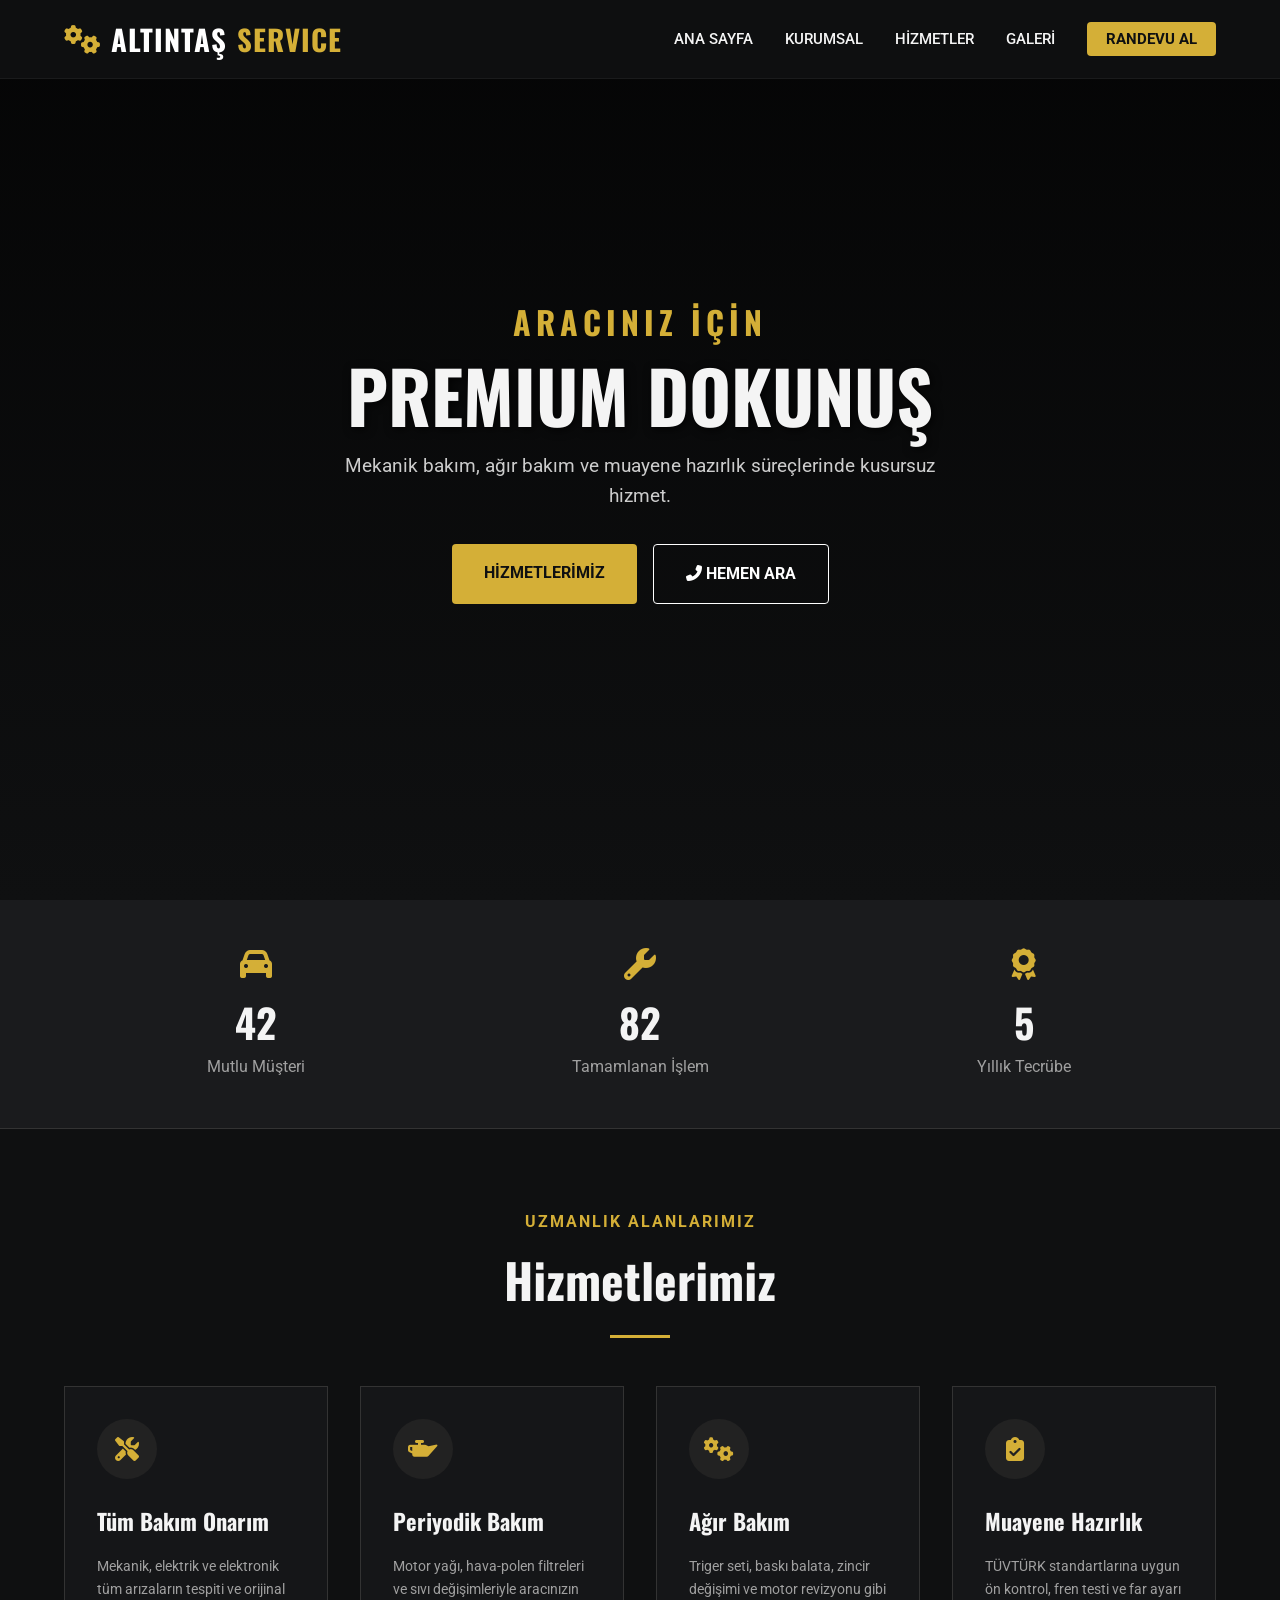
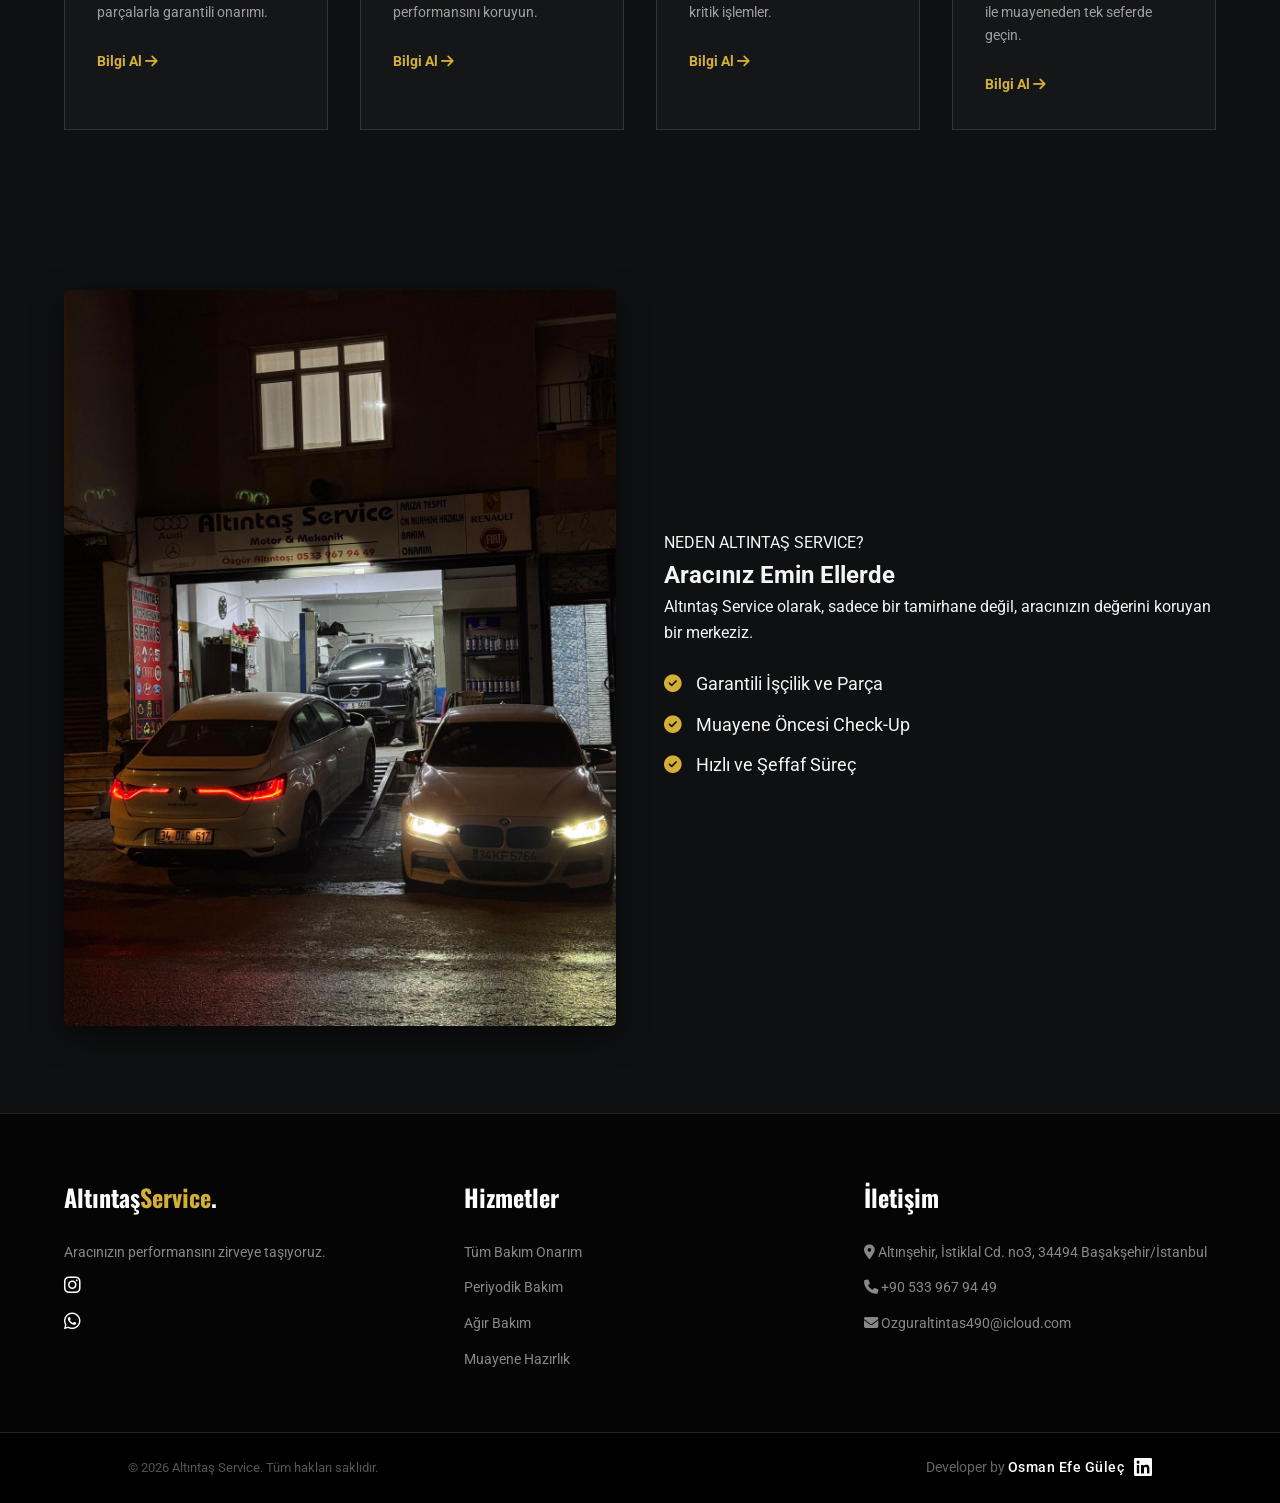
==== commit 579bdf9d: "yeni fotograf ve eposta guncellemesi" ====
--- a/index.html
+++ b/index.html
@@ -156,7 +156,7 @@
                 <h3>İletişim</h3>
                 <p><i class="fas fa-map-marker-alt"></i> Altınşehir, İstiklal Cd. no3, 34494 Başakşehir/İstanbul</p>
                 <p><i class="fas fa-phone"></i> +90 533 967 94 49</p>
-                <p><i class="fas fa-envelope"></i> info@altintasservice.com</p>
+                <p><i class="fas fa-envelope"></i> Ozguraltintas490@icloud.com</p>
             </div>
         </div>
             <div class="footer-bottom">
